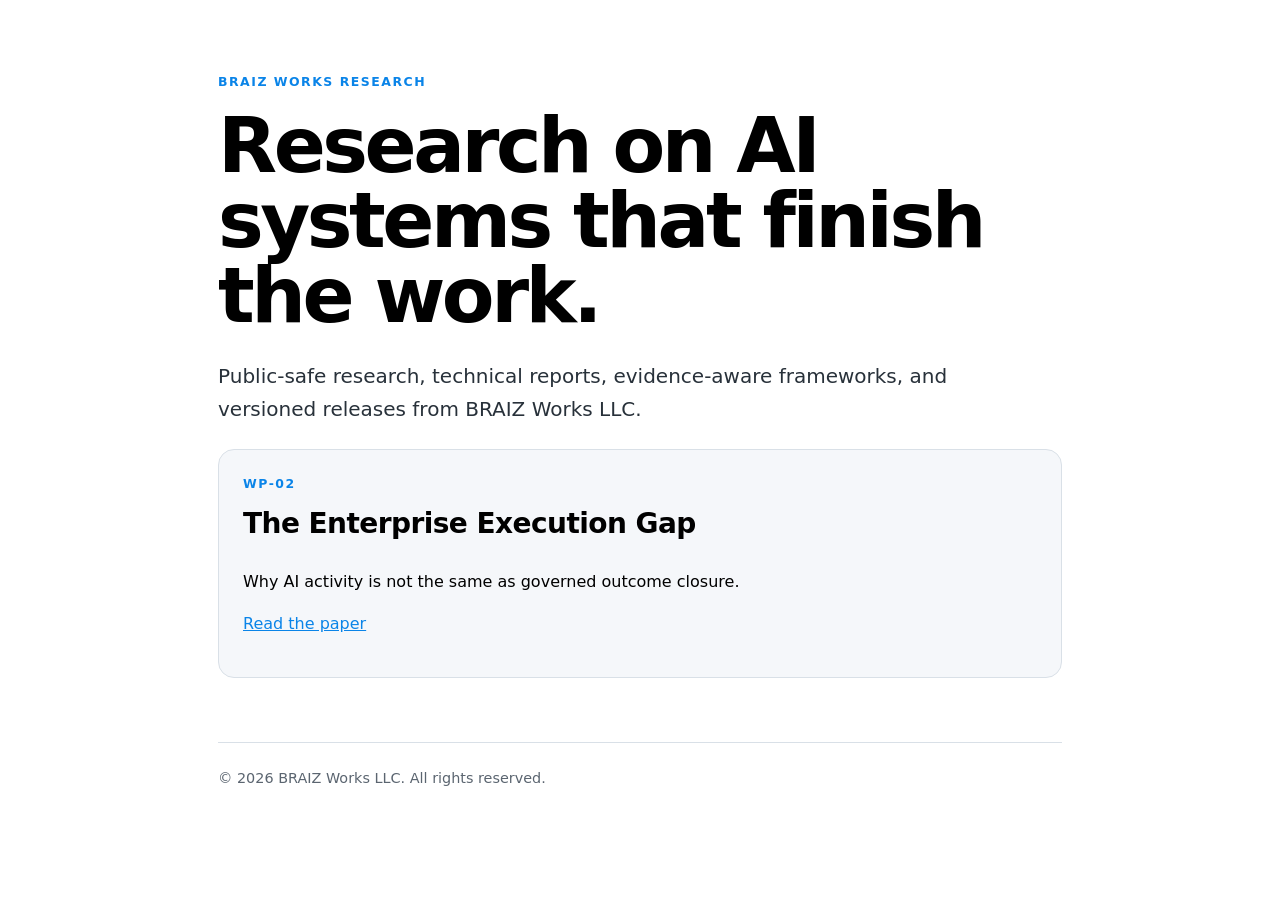
==== site/index.html @ ad248da1 "Publish WP-02 v1.0.0 - Enterprise Execution Gap" ====
<!doctype html><html lang="en"><head><meta charset="utf-8"><meta name="viewport" content="width=device-width,initial-scale=1"><title>BRAIZ Works Research</title><link rel="stylesheet" href="assets/styles.css"></head><body><main><div class="eyebrow">BRAIZ Works Research</div><h1>Research on AI systems that finish the work.</h1><p class="lede">Public-safe research, technical reports, evidence-aware frameworks, and versioned releases from BRAIZ Works LLC.</p><div class="card"><div class="eyebrow">WP-02</div><h2 style="margin-top:.4rem">The Enterprise Execution Gap</h2><p>Why AI activity is not the same as governed outcome closure.</p><p><a href="papers/WP-02-enterprise-execution-gap/">Read the paper</a></p></div><footer>© 2026 BRAIZ Works LLC. All rights reserved.</footer></main></body></html>
---- site/assets/styles.css ----
:root { --ink:#000; --blue:#0A84E8; --paper:#F5F7FA; --muted:#5b6570; --line:#d9e0e7; }
* { box-sizing:border-box; }
body { margin:0; font-family:Inter, ui-sans-serif, system-ui, -apple-system, BlinkMacSystemFont, "Segoe UI", sans-serif; color:var(--ink); background:white; line-height:1.62; }
main { max-width:900px; margin:auto; padding:72px 28px 96px; }
a { color:var(--blue); }
.eyebrow { text-transform:uppercase; letter-spacing:.12em; font-weight:700; font-size:.78rem; color:var(--blue); }
h1 { font-size:clamp(2.4rem,6vw,4.8rem); line-height:.98; letter-spacing:-.045em; margin:.2em 0 .35em; }
h2 { margin-top:2.7rem; font-size:1.75rem; letter-spacing:-.02em; }
h3 { margin-top:2rem; }
.lede { font-size:1.25rem; color:#28313a; max-width:760px; }
.card { background:var(--paper); border:1px solid var(--line); border-radius:16px; padding:24px; margin:24px 0; }
.metric { font-size:2.4rem; font-weight:800; color:var(--blue); letter-spacing:-.04em; }
.meta { color:var(--muted); font-size:.95rem; }
table { border-collapse:collapse; width:100%; margin:24px 0; }
th,td { border-bottom:1px solid var(--line); padding:12px 10px; text-align:left; vertical-align:top; }
th { font-size:.88rem; text-transform:uppercase; letter-spacing:.06em; }
blockquote { margin:28px 0; padding:10px 0 10px 20px; border-left:4px solid var(--blue); font-size:1.15rem; }
footer { margin-top:64px; padding-top:24px; border-top:1px solid var(--line); color:var(--muted); font-size:.9rem; }


/* WP-02 paper */
.site-header{max-width:960px;margin:0 auto;padding:26px 24px;display:flex;justify-content:space-between;align-items:center;border-bottom:1px solid #e5e7eb}.brand{color:#111827;text-decoration:none;font-weight:750}.brand-mark{display:inline-block;width:11px;height:11px;background:#0A84E8;margin-right:9px}.paper-id{font-size:.9rem;color:#5b6470}.paper{max-width:860px;margin:0 auto;padding:54px 28px 80px;line-height:1.68;color:#111827}.paper h1{font-size:3rem;letter-spacing:-.045em;line-height:1.05;margin-bottom:.35em}.paper h2{font-size:1.75rem;margin-top:2.2em}.paper h3{font-size:1.23rem;margin-top:1.7em}.paper blockquote{border-left:4px solid #0A84E8;margin:28px 0;padding:4px 0 4px 20px;font-size:1.18rem;color:#303846}.paper table{border-collapse:collapse;width:100%;margin:26px 0;font-size:.95rem}.paper th{background:#111827;color:white;text-align:left;padding:12px}.paper td{border-bottom:1px solid #d7dde5;padding:12px;vertical-align:top}.paper-actions{display:flex;gap:14px;margin-bottom:34px}.paper-actions a{display:inline-block;padding:10px 14px;border:1px solid #0A84E8;color:#075da8;text-decoration:none;border-radius:6px}.hero-figure{margin:34px 0 46px}.hero-figure img{width:100%;height:auto}.hero-figure figcaption{font-size:.88rem;color:#5b6470;margin-top:8px}.site-footer{max-width:960px;margin:0 auto;padding:28px 24px 48px;color:#5b6470;border-top:1px solid #e5e7eb;font-size:.88rem}@media(max-width:640px){.paper h1{font-size:2.3rem}.site-header{align-items:flex-start;gap:12px;flex-direction:column}}
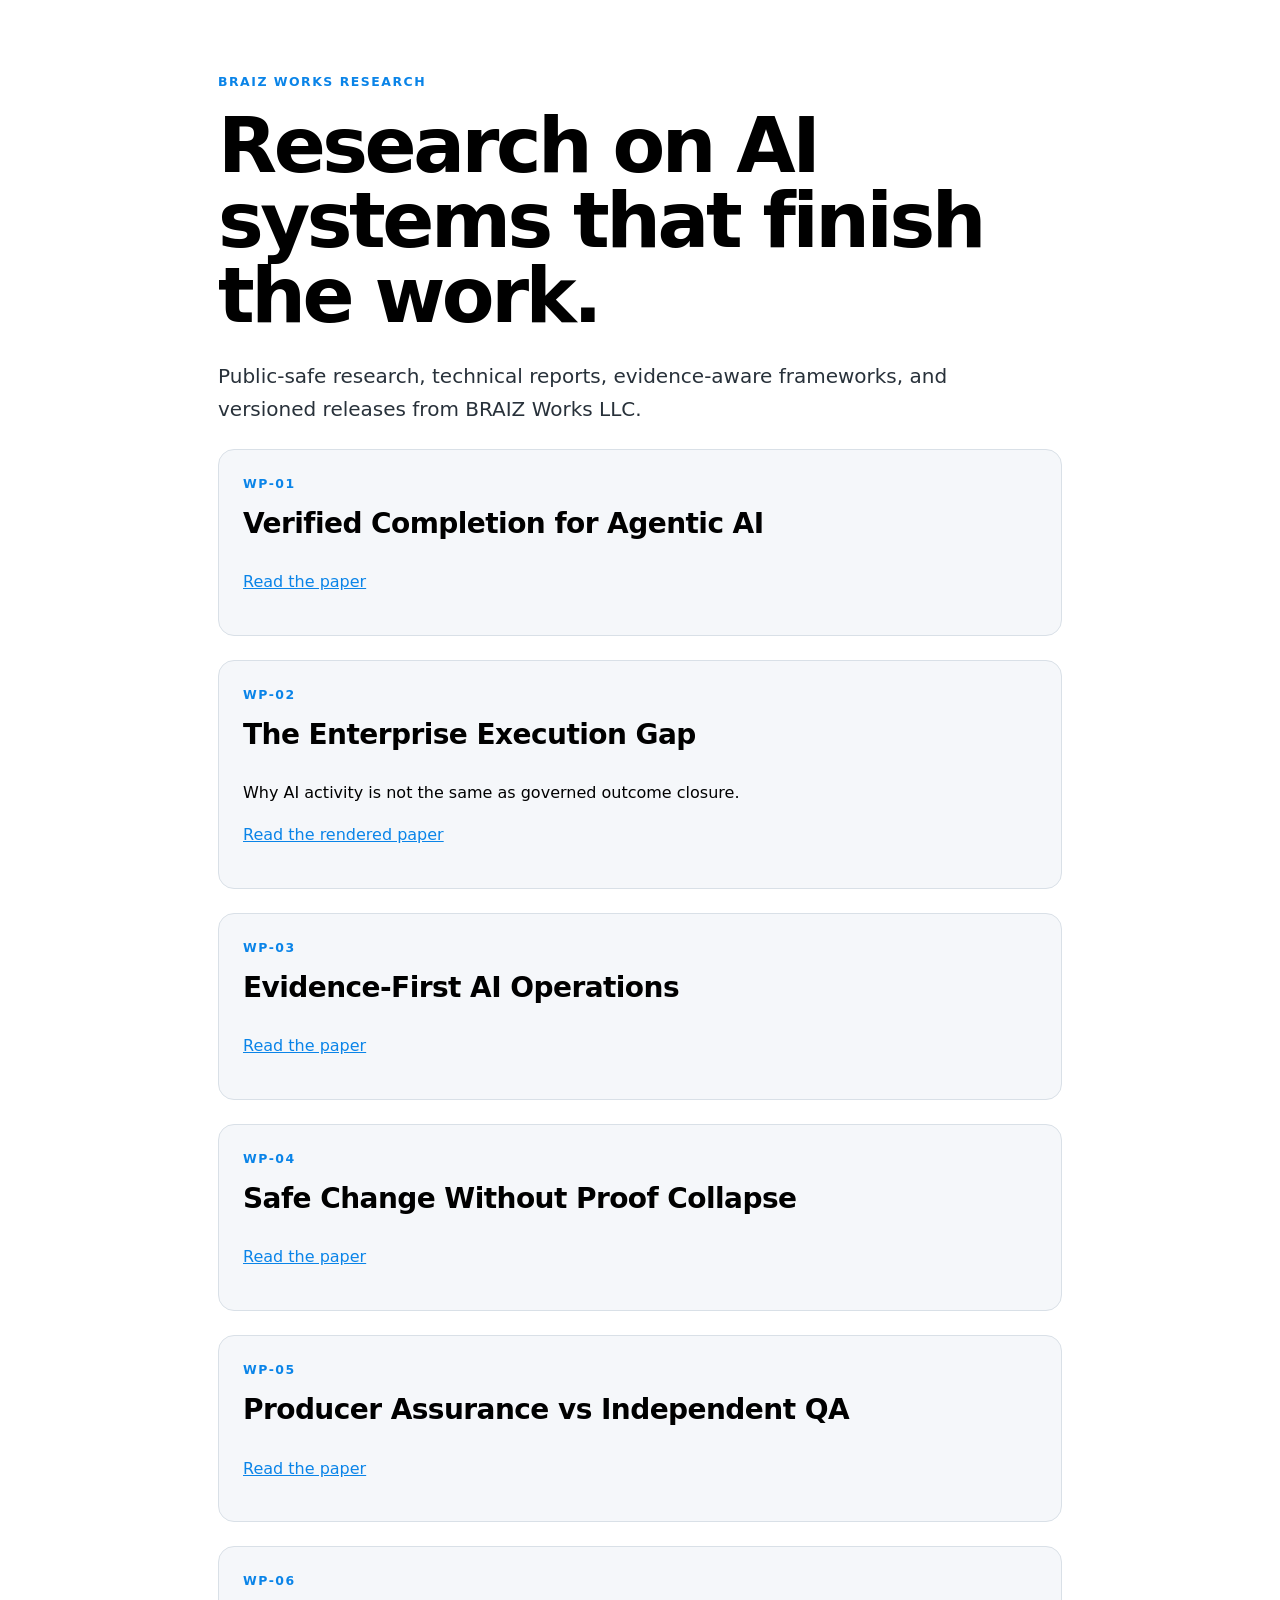
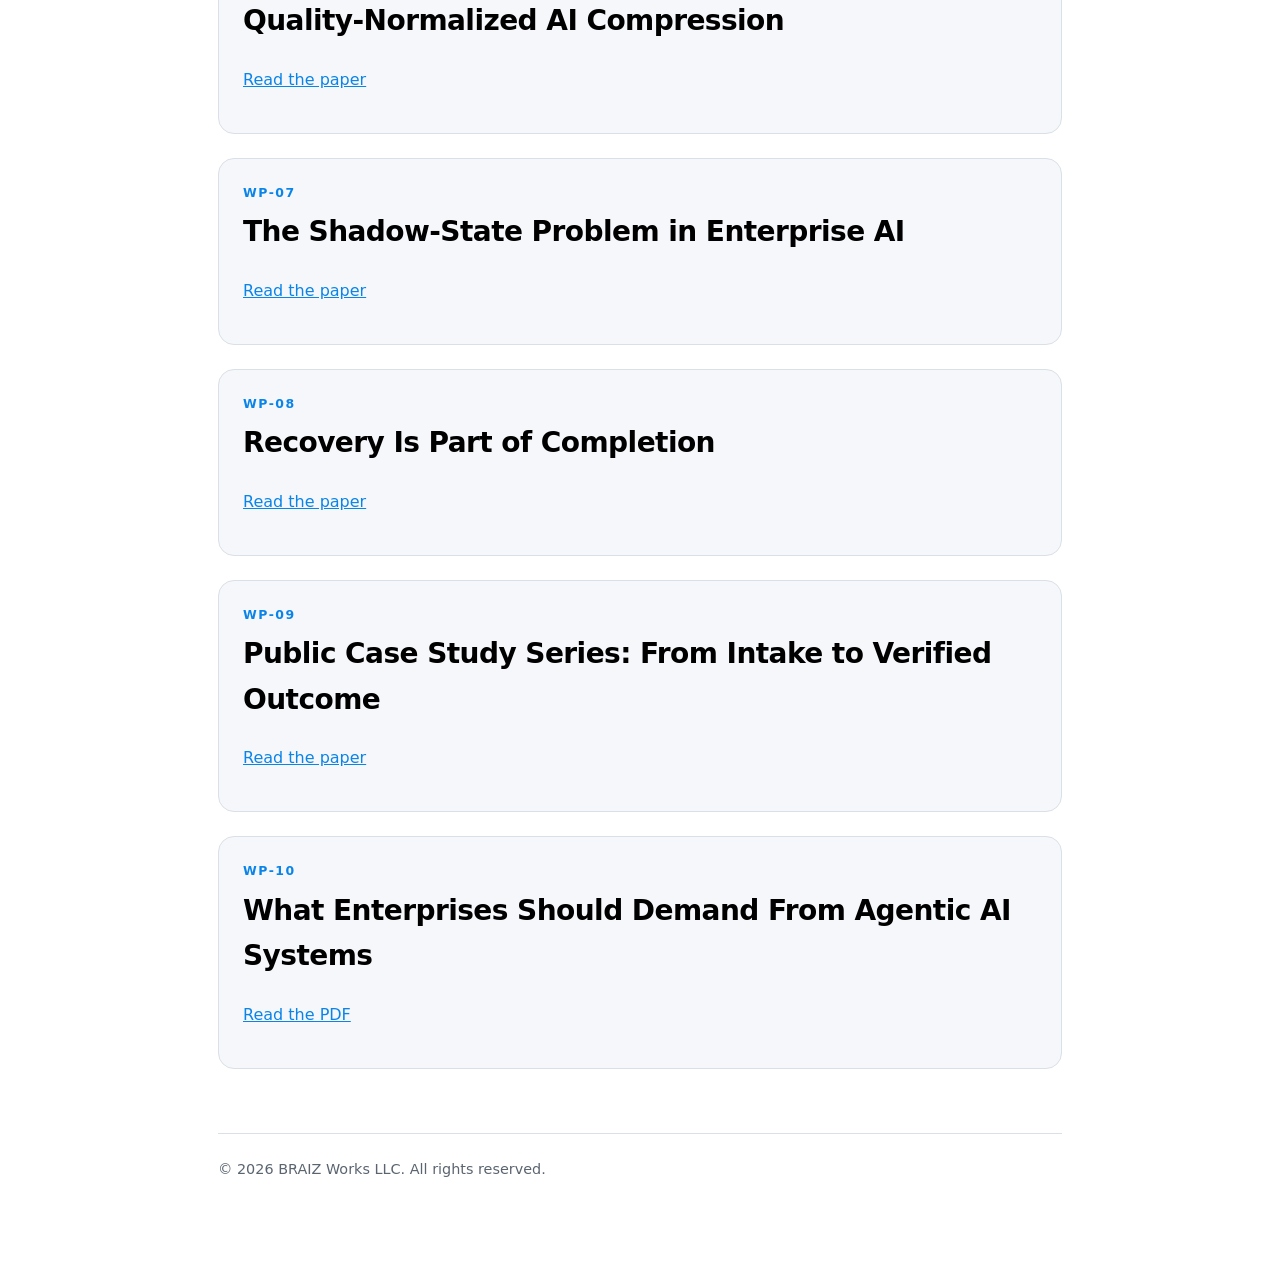
==== commit 345adead: "Reconcile public research library and remove duplicate WP-02 path" ====
--- a/site/index.html
+++ b/site/index.html
@@ -1 +1,29 @@
-<!doctype html><html lang="en"><head><meta charset="utf-8"><meta name="viewport" content="width=device-width,initial-scale=1"><title>BRAIZ Works Research</title><link rel="stylesheet" href="assets/styles.css"></head><body><main><div class="eyebrow">BRAIZ Works Research</div><h1>Research on AI systems that finish the work.</h1><p class="lede">Public-safe research, technical reports, evidence-aware frameworks, and versioned releases from BRAIZ Works LLC.</p><div class="card"><div class="eyebrow">WP-02</div><h2 style="margin-top:.4rem">The Enterprise Execution Gap</h2><p>Why AI activity is not the same as governed outcome closure.</p><p><a href="papers/WP-02-enterprise-execution-gap/">Read the paper</a></p></div><footer>© 2026 BRAIZ Works LLC. All rights reserved.</footer></main></body></html>
+<!doctype html>
+<html lang="en">
+<head>
+<meta charset="utf-8">
+<meta name="viewport" content="width=device-width,initial-scale=1">
+<title>BRAIZ Works Research</title>
+<link rel="stylesheet" href="assets/styles.css">
+</head>
+<body>
+<main>
+<div class="eyebrow">BRAIZ Works Research</div>
+<h1>Research on AI systems that finish the work.</h1>
+<p class="lede">Public-safe research, technical reports, evidence-aware frameworks, and versioned releases from BRAIZ Works LLC.</p>
+
+<div class="card"><div class="eyebrow">WP-01</div><h2 style="margin-top:.4rem">Verified Completion for Agentic AI</h2><p><a href="https://github.com/BRAIZ-Works/braiz-works-research/blob/main/WP-01-verified-completion-for-agentic-ai/paper.md">Read the paper</a></p></div>
+<div class="card"><div class="eyebrow">WP-02</div><h2 style="margin-top:.4rem">The Enterprise Execution Gap</h2><p>Why AI activity is not the same as governed outcome closure.</p><p><a href="papers/WP-02-enterprise-execution-gap/">Read the rendered paper</a></p></div>
+<div class="card"><div class="eyebrow">WP-03</div><h2 style="margin-top:.4rem">Evidence-First AI Operations</h2><p><a href="https://github.com/BRAIZ-Works/braiz-works-research/blob/main/WP-03-evidence-first-ai-operations/paper.md">Read the paper</a></p></div>
+<div class="card"><div class="eyebrow">WP-04</div><h2 style="margin-top:.4rem">Safe Change Without Proof Collapse</h2><p><a href="https://github.com/BRAIZ-Works/braiz-works-research/blob/main/WP-04-safe-change-without-proof-collapse/paper.md">Read the paper</a></p></div>
+<div class="card"><div class="eyebrow">WP-05</div><h2 style="margin-top:.4rem">Producer Assurance vs Independent QA</h2><p><a href="https://github.com/BRAIZ-Works/braiz-works-research/blob/main/WP-05-producer-assurance-vs-independent-qa/paper.md">Read the paper</a></p></div>
+<div class="card"><div class="eyebrow">WP-06</div><h2 style="margin-top:.4rem">Quality-Normalized AI Compression</h2><p><a href="https://github.com/BRAIZ-Works/braiz-works-research/blob/main/WP-06-quality-normalized-ai-compression/paper.md">Read the paper</a></p></div>
+<div class="card"><div class="eyebrow">WP-07</div><h2 style="margin-top:.4rem">The Shadow-State Problem in Enterprise AI</h2><p><a href="https://github.com/BRAIZ-Works/braiz-works-research/blob/main/WP-07-shadow-state-problem-in-enterprise-ai/paper.md">Read the paper</a></p></div>
+<div class="card"><div class="eyebrow">WP-08</div><h2 style="margin-top:.4rem">Recovery Is Part of Completion</h2><p><a href="https://github.com/BRAIZ-Works/braiz-works-research/blob/main/WP-08-recovery-is-part-of-completion/paper.md">Read the paper</a></p></div>
+<div class="card"><div class="eyebrow">WP-09</div><h2 style="margin-top:.4rem">Public Case Study Series: From Intake to Verified Outcome</h2><p><a href="https://github.com/BRAIZ-Works/braiz-works-research/blob/main/WP-09-public-case-study-series/paper.md">Read the paper</a></p></div>
+<div class="card"><div class="eyebrow">WP-10</div><h2 style="margin-top:.4rem">What Enterprises Should Demand From Agentic AI Systems</h2><p><a href="https://github.com/BRAIZ-Works/braiz-works-research/blob/main/WP-10-enterprise-controls-for-agentic-ai/BRAIZ_Works_Research_WP-10_What_Enterprises_Should_Demand_From_Agentic_AI_Systems_v1.0.0.pdf">Read the PDF</a></p></div>
+
+<footer>© 2026 BRAIZ Works LLC. All rights reserved.</footer>
+</main>
+</body>
+</html>
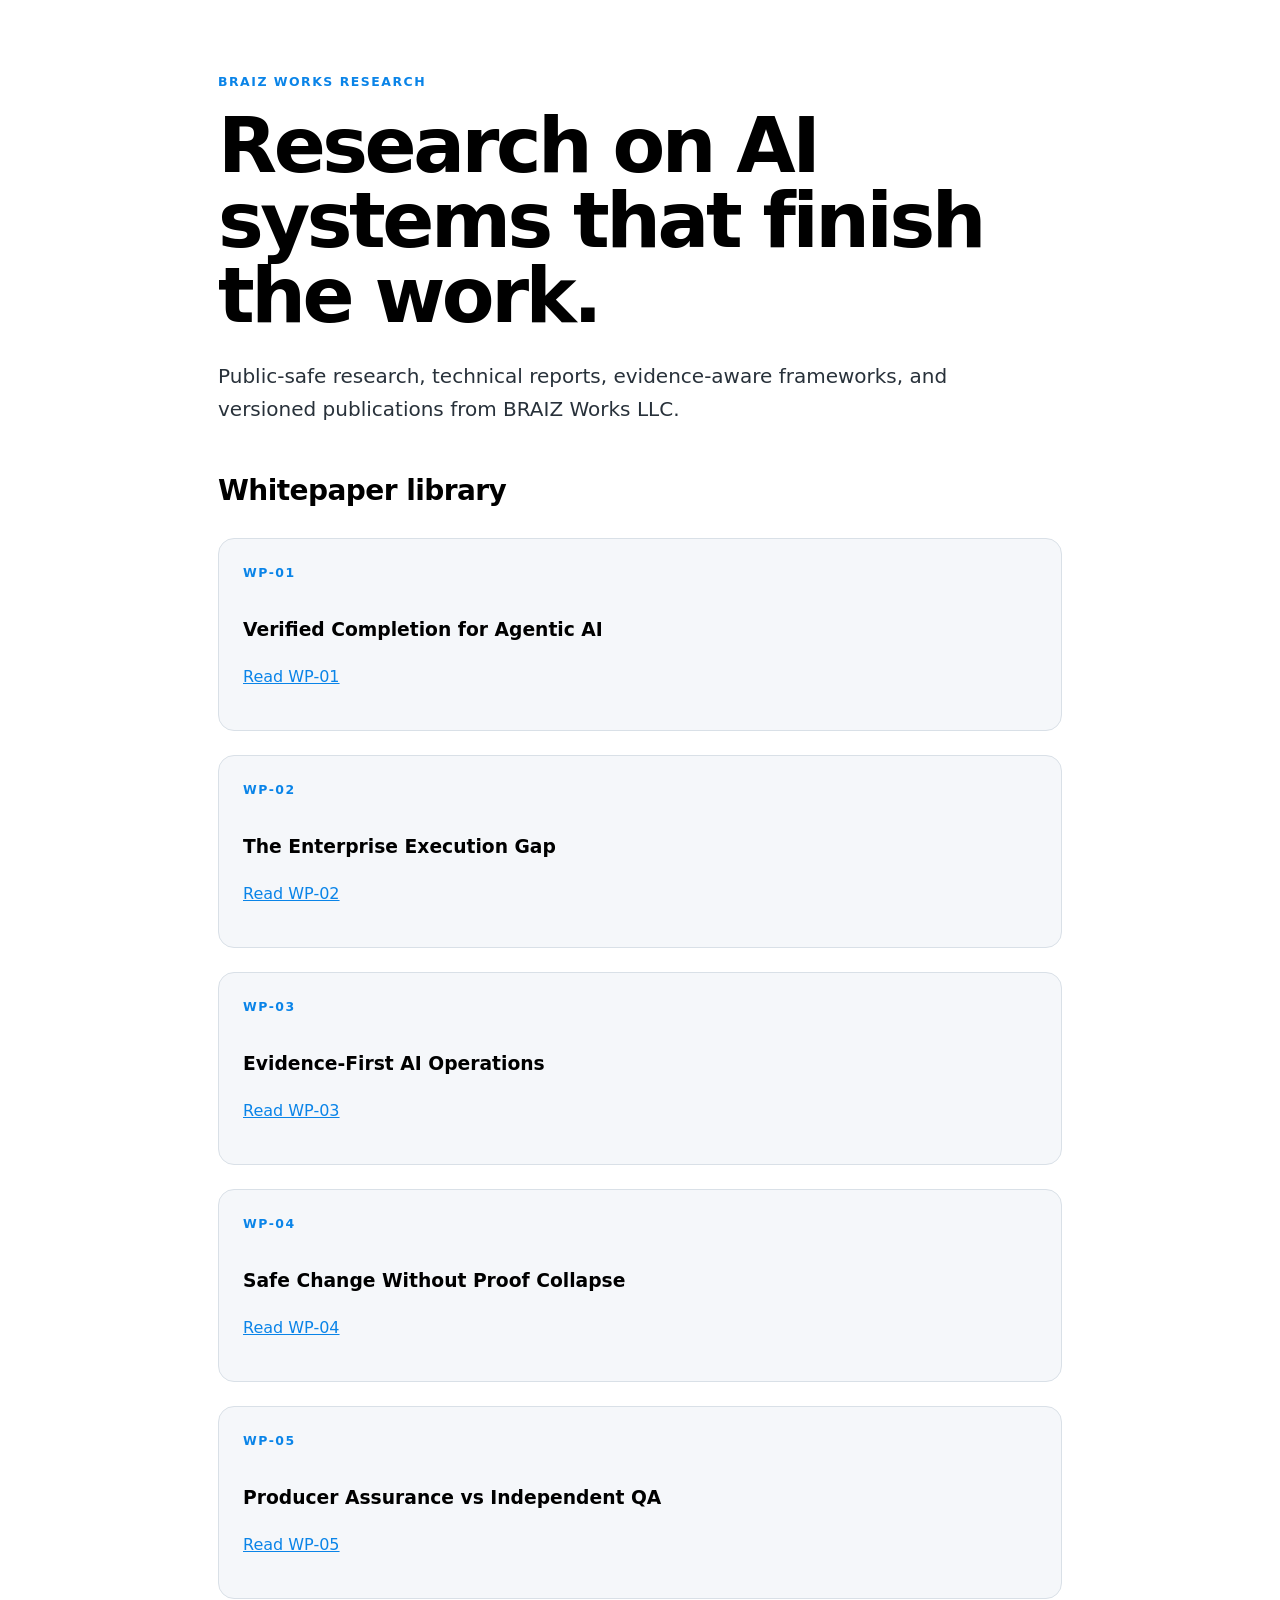
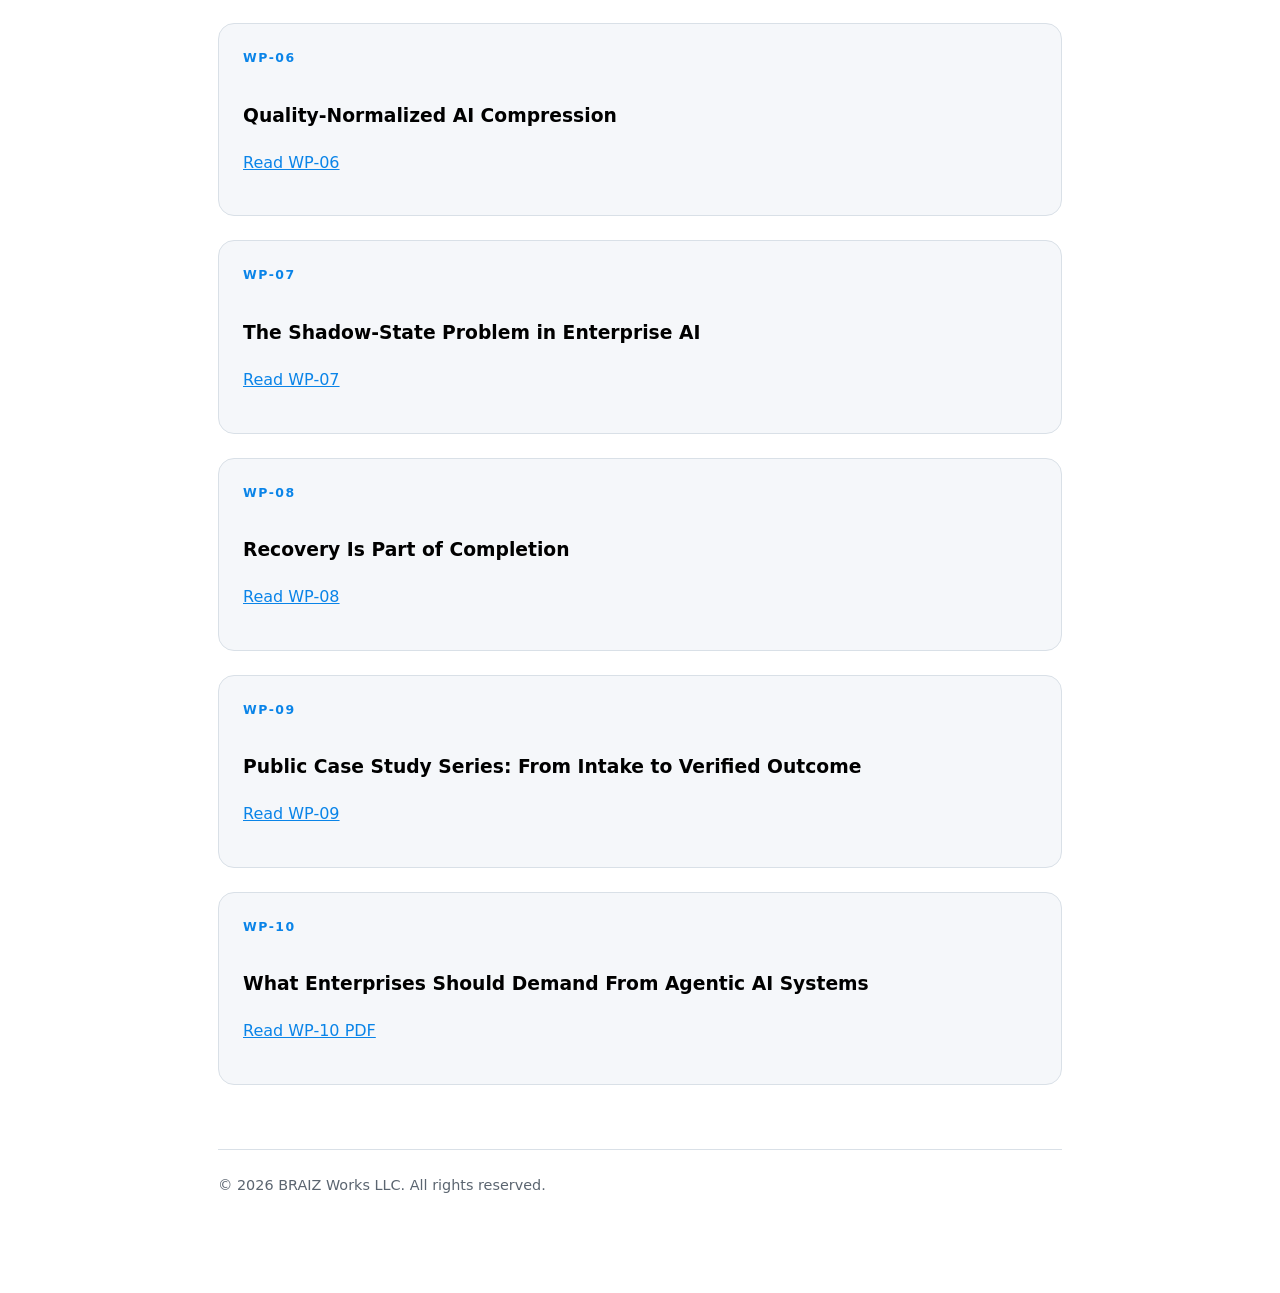
==== commit 9418bf8f: "Normalize research Pages landing page" ====
--- a/site/index.html
+++ b/site/index.html
@@ -3,25 +3,33 @@
 <head>
 <meta charset="utf-8">
 <meta name="viewport" content="width=device-width,initial-scale=1">
+<meta name="description" content="Public research and whitepapers from BRAIZ Works LLC on AI systems, verified completion, evidence, recovery, assurance, and enterprise controls.">
 <title>BRAIZ Works Research</title>
 <link rel="stylesheet" href="assets/styles.css">
 </head>
 <body>
 <main>
+<header class="hero">
 <div class="eyebrow">BRAIZ Works Research</div>
 <h1>Research on AI systems that finish the work.</h1>
-<p class="lede">Public-safe research, technical reports, evidence-aware frameworks, and versioned releases from BRAIZ Works LLC.</p>
+<p class="lede">Public-safe research, technical reports, evidence-aware frameworks, and versioned publications from BRAIZ Works LLC.</p>
+</header>
 
-<div class="card"><div class="eyebrow">WP-01</div><h2 style="margin-top:.4rem">Verified Completion for Agentic AI</h2><p><a href="https://github.com/BRAIZ-Works/braiz-works-research/blob/main/WP-01-verified-completion-for-agentic-ai/paper.md">Read the paper</a></p></div>
-<div class="card"><div class="eyebrow">WP-02</div><h2 style="margin-top:.4rem">The Enterprise Execution Gap</h2><p>Why AI activity is not the same as governed outcome closure.</p><p><a href="papers/WP-02-enterprise-execution-gap/">Read the rendered paper</a></p></div>
-<div class="card"><div class="eyebrow">WP-03</div><h2 style="margin-top:.4rem">Evidence-First AI Operations</h2><p><a href="https://github.com/BRAIZ-Works/braiz-works-research/blob/main/WP-03-evidence-first-ai-operations/paper.md">Read the paper</a></p></div>
-<div class="card"><div class="eyebrow">WP-04</div><h2 style="margin-top:.4rem">Safe Change Without Proof Collapse</h2><p><a href="https://github.com/BRAIZ-Works/braiz-works-research/blob/main/WP-04-safe-change-without-proof-collapse/paper.md">Read the paper</a></p></div>
-<div class="card"><div class="eyebrow">WP-05</div><h2 style="margin-top:.4rem">Producer Assurance vs Independent QA</h2><p><a href="https://github.com/BRAIZ-Works/braiz-works-research/blob/main/WP-05-producer-assurance-vs-independent-qa/paper.md">Read the paper</a></p></div>
-<div class="card"><div class="eyebrow">WP-06</div><h2 style="margin-top:.4rem">Quality-Normalized AI Compression</h2><p><a href="https://github.com/BRAIZ-Works/braiz-works-research/blob/main/WP-06-quality-normalized-ai-compression/paper.md">Read the paper</a></p></div>
-<div class="card"><div class="eyebrow">WP-07</div><h2 style="margin-top:.4rem">The Shadow-State Problem in Enterprise AI</h2><p><a href="https://github.com/BRAIZ-Works/braiz-works-research/blob/main/WP-07-shadow-state-problem-in-enterprise-ai/paper.md">Read the paper</a></p></div>
-<div class="card"><div class="eyebrow">WP-08</div><h2 style="margin-top:.4rem">Recovery Is Part of Completion</h2><p><a href="https://github.com/BRAIZ-Works/braiz-works-research/blob/main/WP-08-recovery-is-part-of-completion/paper.md">Read the paper</a></p></div>
-<div class="card"><div class="eyebrow">WP-09</div><h2 style="margin-top:.4rem">Public Case Study Series: From Intake to Verified Outcome</h2><p><a href="https://github.com/BRAIZ-Works/braiz-works-research/blob/main/WP-09-public-case-study-series/paper.md">Read the paper</a></p></div>
-<div class="card"><div class="eyebrow">WP-10</div><h2 style="margin-top:.4rem">What Enterprises Should Demand From Agentic AI Systems</h2><p><a href="https://github.com/BRAIZ-Works/braiz-works-research/blob/main/WP-10-enterprise-controls-for-agentic-ai/BRAIZ_Works_Research_WP-10_What_Enterprises_Should_Demand_From_Agentic_AI_Systems_v1.0.0.pdf">Read the PDF</a></p></div>
+<section aria-labelledby="whitepapers">
+<h2 id="whitepapers">Whitepaper library</h2>
+<div class="paper-grid">
+<article class="card"><div class="eyebrow">WP-01</div><h3>Verified Completion for Agentic AI</h3><p><a href="https://github.com/BRAIZ-Works/braiz-works-research/blob/main/WP-01-verified-completion-for-agentic-ai/paper.md">Read WP-01</a></p></article>
+<article class="card"><div class="eyebrow">WP-02</div><h3>The Enterprise Execution Gap</h3><p><a href="https://github.com/BRAIZ-Works/braiz-works-research/blob/main/WP-02-enterprise-execution-gap/paper.md">Read WP-02</a></p></article>
+<article class="card"><div class="eyebrow">WP-03</div><h3>Evidence-First AI Operations</h3><p><a href="https://github.com/BRAIZ-Works/braiz-works-research/blob/main/WP-03-evidence-first-ai-operations/paper.md">Read WP-03</a></p></article>
+<article class="card"><div class="eyebrow">WP-04</div><h3>Safe Change Without Proof Collapse</h3><p><a href="https://github.com/BRAIZ-Works/braiz-works-research/blob/main/WP-04-safe-change-without-proof-collapse/paper.md">Read WP-04</a></p></article>
+<article class="card"><div class="eyebrow">WP-05</div><h3>Producer Assurance vs Independent QA</h3><p><a href="https://github.com/BRAIZ-Works/braiz-works-research/blob/main/WP-05-producer-assurance-vs-independent-qa/paper.md">Read WP-05</a></p></article>
+<article class="card"><div class="eyebrow">WP-06</div><h3>Quality-Normalized AI Compression</h3><p><a href="https://github.com/BRAIZ-Works/braiz-works-research/blob/main/WP-06-quality-normalized-ai-compression/paper.md">Read WP-06</a></p></article>
+<article class="card"><div class="eyebrow">WP-07</div><h3>The Shadow-State Problem in Enterprise AI</h3><p><a href="https://github.com/BRAIZ-Works/braiz-works-research/blob/main/WP-07-shadow-state-problem-in-enterprise-ai/paper.md">Read WP-07</a></p></article>
+<article class="card"><div class="eyebrow">WP-08</div><h3>Recovery Is Part of Completion</h3><p><a href="https://github.com/BRAIZ-Works/braiz-works-research/blob/main/WP-08-recovery-is-part-of-completion/paper.md">Read WP-08</a></p></article>
+<article class="card"><div class="eyebrow">WP-09</div><h3>Public Case Study Series: From Intake to Verified Outcome</h3><p><a href="https://github.com/BRAIZ-Works/braiz-works-research/blob/main/WP-09-public-case-study-series/paper.md">Read WP-09</a></p></article>
+<article class="card"><div class="eyebrow">WP-10</div><h3>What Enterprises Should Demand From Agentic AI Systems</h3><p><a href="https://github.com/BRAIZ-Works/braiz-works-research/blob/main/WP-10-enterprise-controls-for-agentic-ai/BRAIZ_Works_Research_WP-10_What_Enterprises_Should_Demand_From_Agentic_AI_Systems_v1.0.0.pdf">Read WP-10 PDF</a></p></article>
+</div>
+</section>
 
 <footer>© 2026 BRAIZ Works LLC. All rights reserved.</footer>
 </main>
